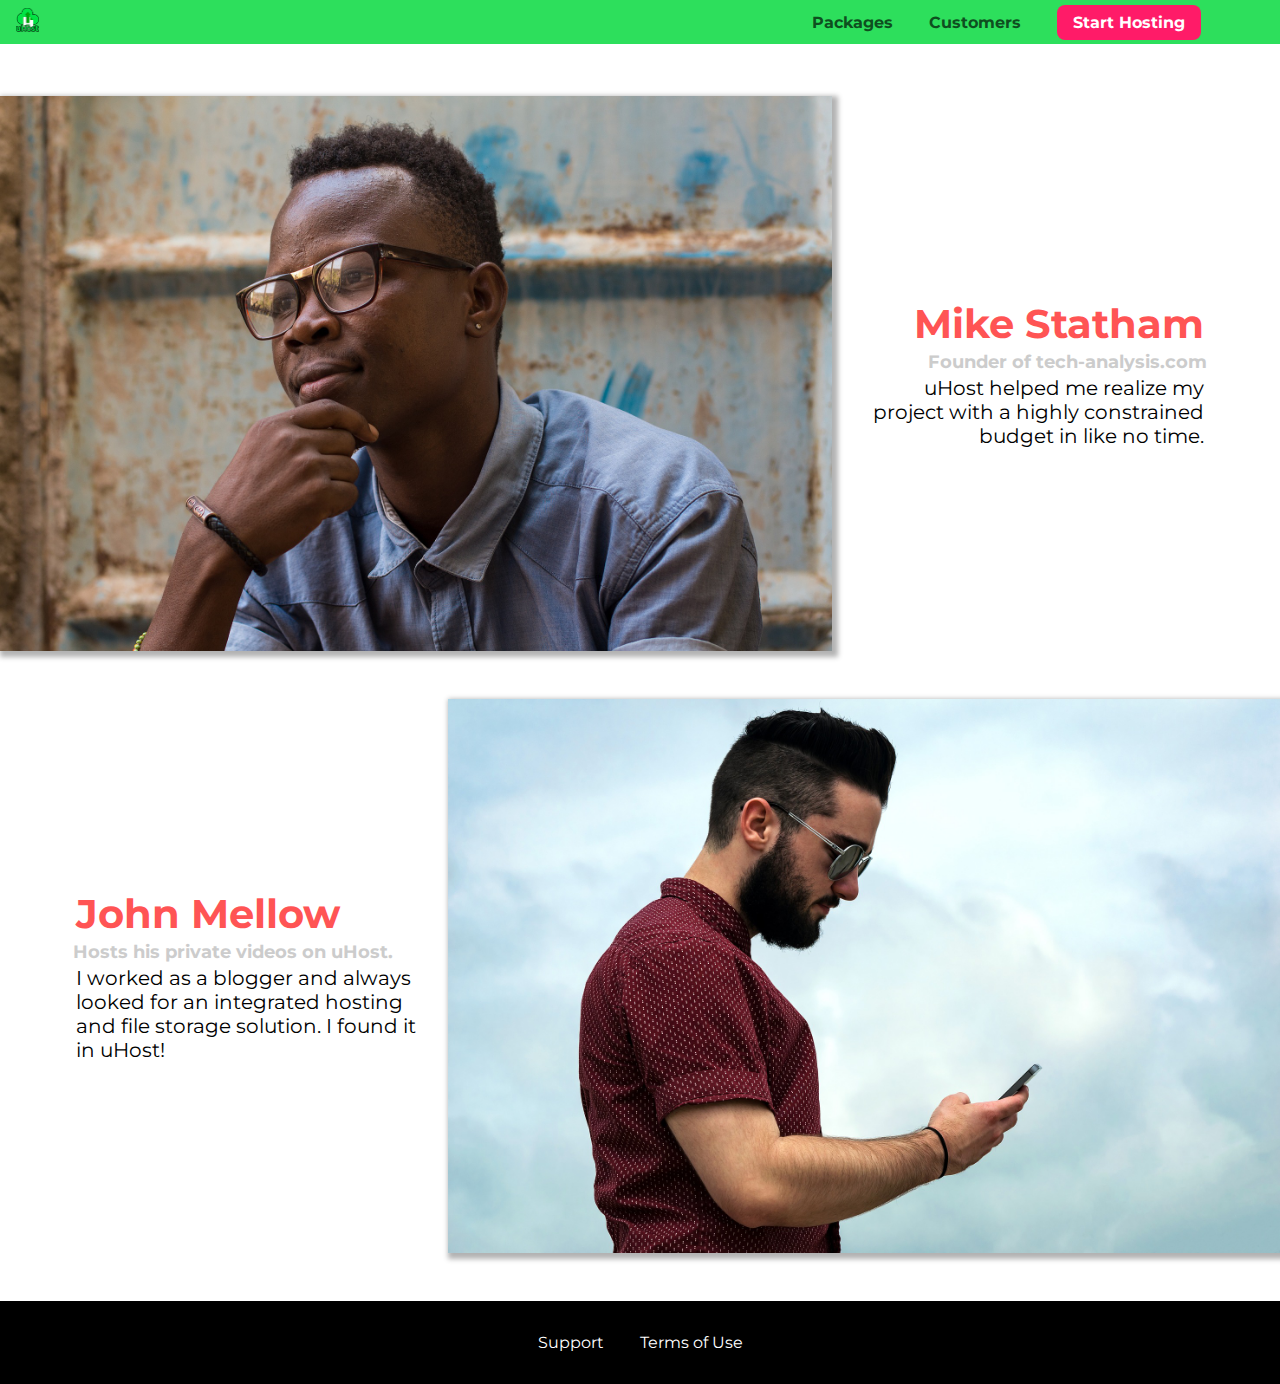
==== customers/index.html @ 5e4ba43e "agrego customers section e imagenes svg" ====
<!DOCTYPE html>
<html lang="en">
<head>
    <meta charset="UTF-8">
    <meta name="viewport" content="width=device-width, initial-scale=1.0">
    <meta http-equiv="X-UA-Compatible" content="ie=edge">
    <title>uHost Customers</title>
    <link rel="shortcut icon" href="../favicon.png">
    <link href="https://fonts.googleapis.com/css?family=Anton|Montserrat:400,700" rel="stylesheet">
    <link rel="stylesheet" href="../shared.css">
    <link rel="stylesheet" href="customers.css">
</head>

<body>
    <header class="main-header">
        <div>
            <a href="../index.html" class="main-header__brand">
                <img src="../images/uhost-icon.png" alt="uHost - Your Favourite hosting company">
            </a>
        </div>
        <nav class="main-nav">
            <ul class="main-nav__items">
                <li class="main-nav__item">
                    <a href="../packages/index.html">Packages</a>
                </li>
                <li class="main-nav__item">
                    <a href="index.html">Customers</a>
                </li>
                <li class="main-nav__item main-nav__item--cta">
                    <a href="../start-hosting/index.html">Start Hosting</a>
                </li>
            </ul>
        </nav>
    </header>
    <main>
        <div>
            <div class="testimonial" id="customer-1">
                <div class="testimonial__image-container">
                    <img src="../images/customer-1.jpg" alt="Mike Statham - Customer" class="testimonial__image">
                </div>
                <div class="testimonial__info">
                    <h1 class="testimonial__name">Mike Statham</h1>
                    <h2 class="testimonial__subtitle">Founder of
                        <a href="tech-analysis.com">tech-analysis.com</a>
                    </h2>
                    <p class="testimonial__text">uHost helped me realize my project with a highly constrained budget in like no time.</p>
                </div>
            </div>
            <div class="testimonial" id="customer-2">

                <div class="testimonial__info">
                    <h1 class="testimonial__name">John Mellow</h1>
                    <h2 class="testimonial__subtitle">Hosts his private videos on uHost.
                    </h2>
                    <p class="testimonial__text">I worked as a blogger and always looked for an integrated hosting and file storage solution. I found
                        it in uHost!
                    </p>
                </div>
                <div class="testimonial__image-container">
                    <img src="../images/customer-2.jpg" alt="John Mellow - Customer" class="testimonial__image">
                </div>
            </div>
        </div>
    </main>
    <footer class="main-footer">
        <nav>
            <ul class="main-footer__links">
                <li class="main-footer__link">
                    <a href="#">Support</a>
                </li>
                <li class="main-footer__link">
                    <a href="#">Terms of Use</a>
                </li>
            </ul>
        </nav>
    </footer>
</body>

</html>
---- shared.css ----
* {
    box-sizing: border-box;
}

body {
    font-family: 'Montserrat', sans-serif;
    margin: 0;
}

.main-header {
    width: 100%;
    position: fixed;
    top: 0;
    left: 0;
    background: #2ddf5c;
    padding: 8px 16px;
    z-index: 1;
}

.main-header > div {
    display: inline-block;
    vertical-align: middle;
}

.main-header__brand {
    color: #0e4f1f;
    text-decoration: none;
    font-weight: bold;
    font-size: 22px;
    height: 24px;
    display: inline-block;
}

.main-header__brand img {
    height: 100%;
}

.main-nav {
    display: inline-block;
    text-align: right;
    width: calc(100% - 74px);
    vertical-align: middle;
}

.main-nav__items {
    margin: 0;
    padding: 0;
    list-style: none;
}

.main-nav__item {
    display: inline-block;
    margin: 0 16px;
}

.main-nav__item a {
    text-decoration: none;
    color: #0e4f1f;
    font-weight: bold;
    padding: 3px 0;
}

.main-nav__item a:hover,
.main-nav__item a:active {
    color: white;
    border-bottom: 5px solid white;
}

.main-nav__item--cta a {
    color: white;
    background: #ff1b68;
    padding: 8px 16px;
    border-radius: 8px;
}

.main-nav__item--cta a:hover,
.main-nav__item--cta a:active {
    color: #ff1b68;
    background: white;
    border: none;
}

.main-footer {
    background: black;
    padding: 32px;
    margin-top: 48px;
}

.main-footer__links {
    list-style: none;
    margin: 0;
    padding: 0;
    text-align: center;
}

.main-footer__link {
    display: inline-block;
    margin: 0 16px;
}

.main-footer__link a {
    color: white;
    text-decoration: none;
}

.main-footer__link a:hover,
.main-footer__link a:active {
    color: #ccc;
}

.button {
    background: #0e4f1f;
    color: white;
    font: inherit;
    border: 1.5px solid #0e4f1f;
    padding: 8px;
    border-radius: 8px;
    font-weight: bold;
    cursor: pointer;
}

.button:hover,
.button:active {
    background: white;
    color: #0e4f1f;
}

.button:focus {
    outline: none;
}
---- customers/customers.css ----
.testimonial {
    font-size: 20px;
    margin: 48px 0;
  }
  
  .testimonial__list {
    width: 80%;
    margin: auto;
  }
  
  .testimonial:first-of-type {
    margin-top: 96px;
  }
  
  .testimonial__image-container {
    width: 65%;
    display: inline-block;
    vertical-align: middle;
    box-shadow: 3px 3px 5px 3px rgba(0,0,0,0.3); 
  }

  .testimonial__image {
    width: 100%;
    vertical-align: top;
  }

  .testimonial__info {
    text-align: right;
    padding: 14px;
    display: inline-block;
    vertical-align: middle;
    width: 30%;
  }
  
  #customer-2.testimonial {
    text-align: right;
  }
  
  #customer-2 .testimonial__info {
    text-align: left;
  }
  
  .testimonial__name {
    margin: 3px;
    color: #ff5454;
  }
  
  .testimonial__subtitle {
    margin: 0;
    font-size: 18px;
    color: #ccc;
  }
  
  .testimonial__subtitle a {
    color: inherit;
    text-decoration: none;
  }
  
  .testimonial__subtitle a:hover,
  .testimonial__subtitle a:active {
    color: #7a7a7a;
  }
  
  .testimonial__text {
    margin: 3px;
  }
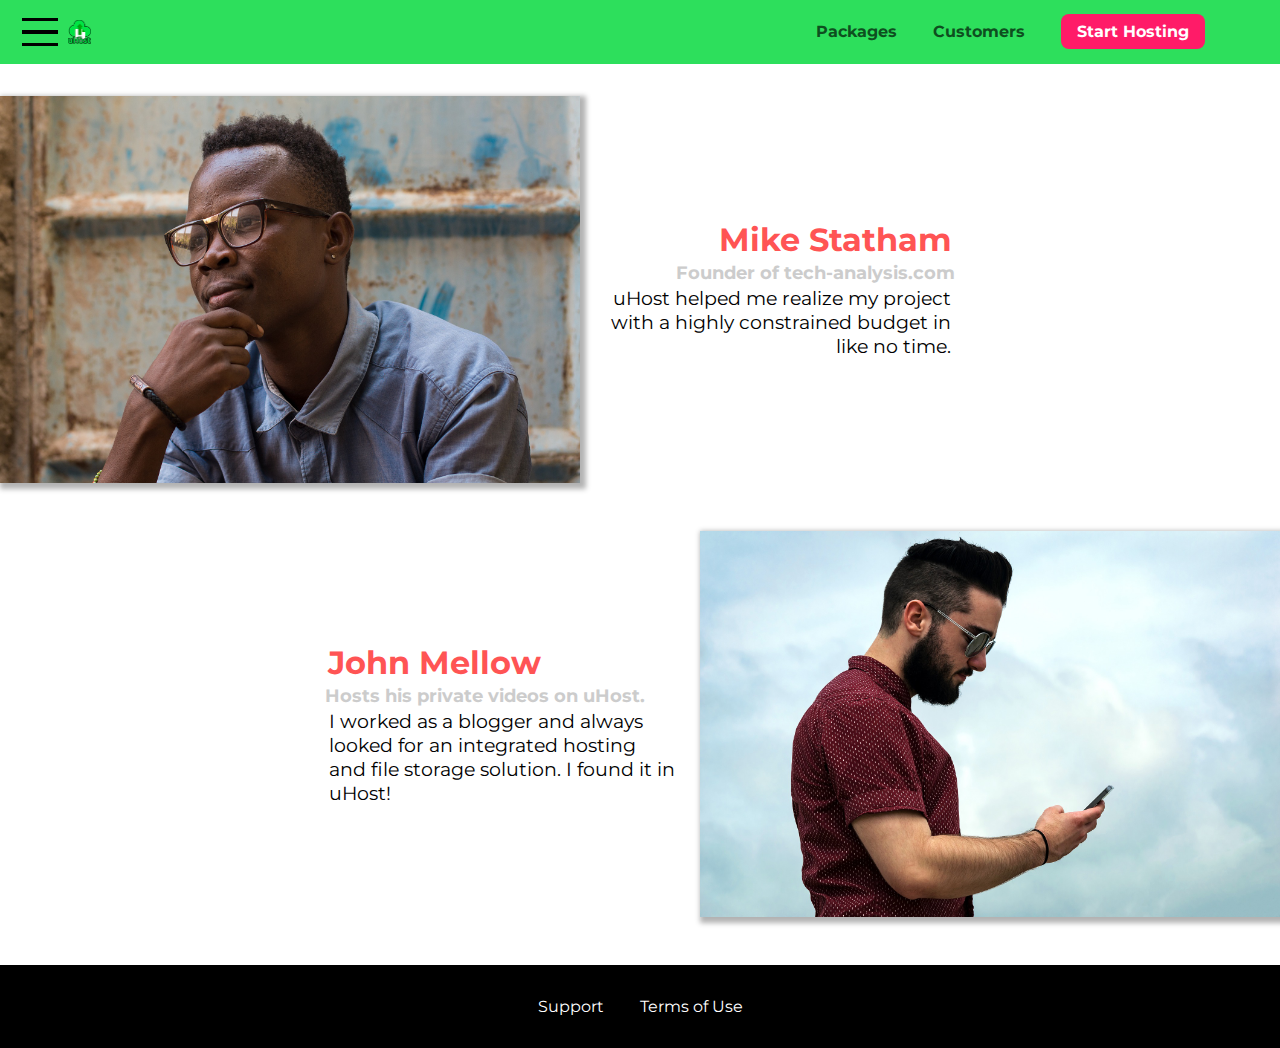
==== commit f104bbfd: "agrego scripts de javascript" ====
--- a/customers/index.html
+++ b/customers/index.html
@@ -12,8 +12,14 @@
 </head>
 
 <body>
+    <div class="backdrop"></div>
     <header class="main-header">
         <div>
+            <button class="toggle-button">
+                    <span class="toggle-button__bar"></span>
+                    <span class="toggle-button__bar"></span>
+                    <span class="toggle-button__bar"></span>
+            </button>
             <a href="../index.html" class="main-header__brand">
                 <img src="../images/uhost-icon.png" alt="uHost - Your Favourite hosting company">
             </a>
@@ -32,6 +38,19 @@
             </ul>
         </nav>
     </header>
+    <nav class="mobile-nav">
+        <ul class="mobile-nav__items">
+            <li class="mobile-nav__item">
+                <a href="../packages/index.html">Packages</a>
+            </li>
+            <li class="mobile-nav__item">
+                <a href="index.html">Customers</a>
+            </li>
+            <li class="mobile-nav__item mobile-nav__item--cta">
+                <a href="../start-hosting/index.html">Start Hosting</a>
+            </li>
+        </ul>
+    </nav>
     <main>
         <div>
             <div class="testimonial" id="customer-1">
@@ -74,6 +93,7 @@
             </ul>
         </nav>
     </footer>
+    <script src="../shared.js"></script>
 </body>
 
 </html>--- a/shared.css
+++ b/shared.css
@@ -5,6 +5,22 @@
 body {
     font-family: 'Montserrat', sans-serif;
     margin: 0;
+    overflow-x: hidden;
+}
+
+body::-webkit-scrollbar {
+    width: 0
+}
+
+.backdrop {
+    position: fixed;
+    display: none;
+    top: 0;
+    left: 0;
+    z-index: 100;
+    width: 100vw;
+    height: 100vh;
+    background: rgba(0,0,0,0.5);
 }
 
 .main-header {
@@ -13,7 +29,7 @@
     top: 0;
     left: 0;
     background: #2ddf5c;
-    padding: 8px 16px;
+    padding: 0.5rem 1rem;
     z-index: 1;
 }
 
@@ -21,24 +37,49 @@
     display: inline-block;
     vertical-align: middle;
 }
+
+.toggle-button {
+    width: 3rem;
+    background: transparent;
+    border: none;
+    cursor: pointer;
+    padding-top: 0;
+    padding-bottom: 0;
+    vertical-align: middle;
+  }
+  
+  .toggle-button:focus {
+    outline: none;
+  }
+  
+  .toggle-button__bar {
+    width: 100%;
+    height: 0.2rem;
+    background: black;
+    display: block;
+    margin: 0.6rem 0;
+  }
 
 .main-header__brand {
     color: #0e4f1f;
     text-decoration: none;
     font-weight: bold;
-    font-size: 22px;
-    height: 24px;
-    display: inline-block;
+    font-size: 1.5rem;
+    height: 1.5rem;
+    /* width: 20px; */
+    display: inline-block;
+    vertical-align: middle;
 }
 
 .main-header__brand img {
     height: 100%;
+    /* width: 100%; */
 }
 
 .main-nav {
     display: inline-block;
     text-align: right;
-    width: calc(100% - 74px);
+    width: calc(100% - 122px);
     vertical-align: middle;
 }
 
@@ -50,14 +91,15 @@
 
 .main-nav__item {
     display: inline-block;
-    margin: 0 16px;
-}
-
-.main-nav__item a {
+    margin: 0 1rem;
+}
+
+.main-nav__item a,
+.mobile-nav__item a {
     text-decoration: none;
     color: #0e4f1f;
     font-weight: bold;
-    padding: 3px 0;
+    padding: 0.2rem 0;
 }
 
 .main-nav__item a:hover,
@@ -66,15 +108,18 @@
     border-bottom: 5px solid white;
 }
 
-.main-nav__item--cta a {
+.main-nav__item--cta a,
+.mobile-nav__item--cta a {
     color: white;
     background: #ff1b68;
-    padding: 8px 16px;
+    padding: 0.5rem 1rem;
     border-radius: 8px;
 }
 
 .main-nav__item--cta a:hover,
-.main-nav__item--cta a:active {
+.main-nav__item--cta a:active,
+.mobile-nav__item--cta a:hover,
+.mobile-nav__item--cta a:active {
     color: #ff1b68;
     background: white;
     border: none;
@@ -82,8 +127,8 @@
 
 .main-footer {
     background: black;
-    padding: 32px;
-    margin-top: 48px;
+    padding: 2rem;
+    margin-top: 3rem;
 }
 
 .main-footer__links {
@@ -95,7 +140,7 @@
 
 .main-footer__link {
     display: inline-block;
-    margin: 0 16px;
+    margin: 0 1rem;
 }
 
 .main-footer__link a {
@@ -108,12 +153,40 @@
     color: #ccc;
 }
 
+.mobile-nav {
+    display: none;
+    position: fixed;
+    z-index: 101;
+    top: 0;
+    left: 0;
+    background: white;
+    width: 80%;
+    height: 100vh;
+  }
+  
+  .mobile-nav__items {
+    width: 90%;
+    height: 100%;
+    list-style: none;
+    margin: 10% auto;
+    padding: 0;
+    text-align: center;
+  }
+  
+  .mobile-nav__item {
+    margin: 1rem 0;
+  }
+  
+  .mobile-nav__item a {
+    font-size: 1.5rem;
+  }
+
 .button {
     background: #0e4f1f;
     color: white;
     font: inherit;
     border: 1.5px solid #0e4f1f;
-    padding: 8px;
+    padding: 0.5rem;
     border-radius: 8px;
     font-weight: bold;
     cursor: pointer;
@@ -128,3 +201,7 @@
 .button:focus {
     outline: none;
 }
+
+.open {
+    display: block !important;
+}--- a/customers/customers.css
+++ b/customers/customers.css
@@ -1,6 +1,6 @@
 .testimonial {
-    font-size: 20px;
-    margin: 48px 0;
+    font-size: 1.2rem;
+    margin: 3rem 0;
   }
   
   .testimonial__list {
@@ -9,11 +9,12 @@
   }
   
   .testimonial:first-of-type {
-    margin-top: 96px;
+    margin-top: 6rem;
   }
   
   .testimonial__image-container {
     width: 65%;
+    max-width: 580px;
     display: inline-block;
     vertical-align: middle;
     box-shadow: 3px 3px 5px 3px rgba(0,0,0,0.3); 
@@ -26,7 +27,7 @@
 
   .testimonial__info {
     text-align: right;
-    padding: 14px;
+    padding: 0.9rem;
     display: inline-block;
     vertical-align: middle;
     width: 30%;
@@ -43,11 +44,12 @@
   .testimonial__name {
     margin: 3px;
     color: #ff5454;
+    font-size: 2rem;
   }
   
   .testimonial__subtitle {
     margin: 0;
-    font-size: 18px;
+    font-size: 1.1rem;
     color: #ccc;
   }
   
@@ -62,7 +64,7 @@
   }
   
   .testimonial__text {
-    margin: 3px;
+    margin: 0.2rem;
   }
   
   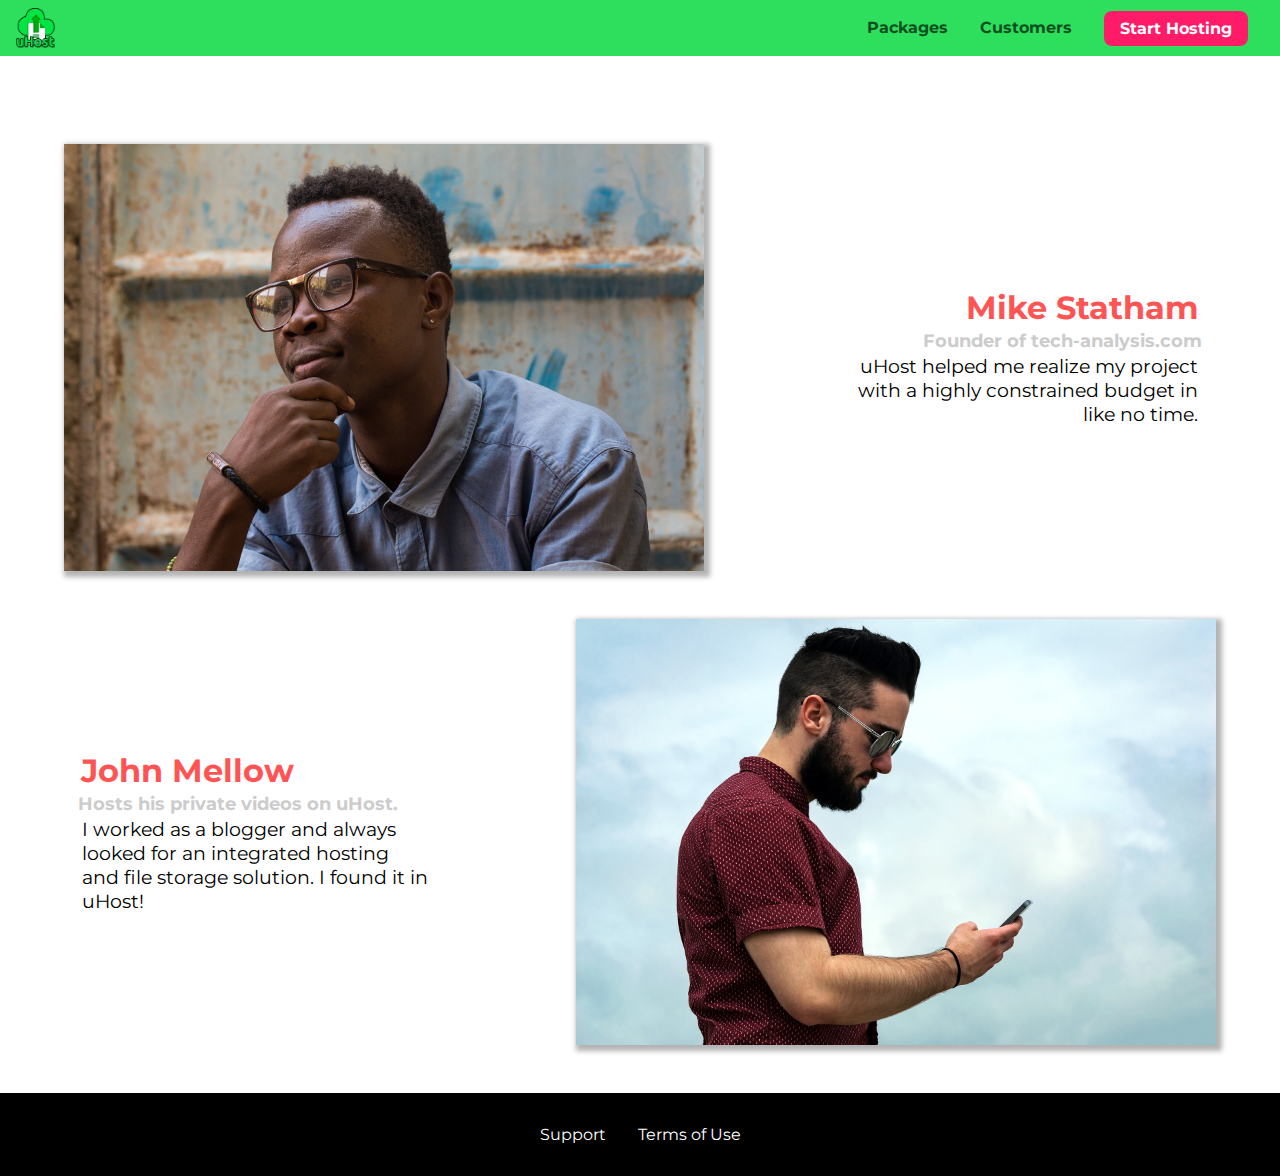
==== commit 1d8cd532: "agrego flexbox" ====
--- a/customers/index.html
+++ b/customers/index.html
@@ -6,7 +6,6 @@
     <meta http-equiv="X-UA-Compatible" content="ie=edge">
     <title>uHost Customers</title>
     <link rel="shortcut icon" href="../favicon.png">
-    <link href="https://fonts.googleapis.com/css?family=Anton|Montserrat:400,700" rel="stylesheet">
     <link rel="stylesheet" href="../shared.css">
     <link rel="stylesheet" href="customers.css">
 </head>
--- a/shared.css
+++ b/shared.css
@@ -1,207 +1,240 @@
+@import url('https://fonts.googleapis.com/css?family=Roboto:100,400,900');
+@import url('https://fonts.googleapis.com/css?family=Anton');
+@import url('https://fonts.googleapis.com/css?family=Montserrat:400,700');
+
 * {
-    box-sizing: border-box;
+  box-sizing: border-box;
 }
 
 body {
-    font-family: 'Montserrat', sans-serif;
-    margin: 0;
-    overflow-x: hidden;
+  font-family: "Montserrat", sans-serif;
+  margin: 0;
 }
 
 body::-webkit-scrollbar {
-    width: 0
+  width: 0;
+}
+
+main {
+  min-height: calc(100vh - 3.5rem - 8rem);
+  margin-top: 3.5rem;
 }
 
 .backdrop {
-    position: fixed;
-    display: none;
-    top: 0;
-    left: 0;
-    z-index: 100;
-    width: 100vw;
-    height: 100vh;
-    background: rgba(0,0,0,0.5);
+  position: fixed;
+  display: none;
+  top: 0;
+  left: 0;
+  z-index: 100;
+  width: 100vw;
+  height: 100vh;
+  background: rgba(0, 0, 0, 0.5);
 }
 
 .main-header {
-    width: 100%;
-    position: fixed;
-    top: 0;
-    left: 0;
-    background: #2ddf5c;
-    padding: 0.5rem 1rem;
-    z-index: 1;
-}
-
-.main-header > div {
-    display: inline-block;
-    vertical-align: middle;
+  width: 100%;
+  position: fixed;
+  top: 0;
+  left: 0;
+  background: #2ddf5c;
+  padding: 0.5rem 1rem;
+  z-index: 60;
+  display: flex;
+  align-items: center;
+  justify-content: space-between;
 }
 
 .toggle-button {
-    width: 3rem;
-    background: transparent;
-    border: none;
-    cursor: pointer;
-    padding-top: 0;
-    padding-bottom: 0;
-    vertical-align: middle;
-  }
-  
-  .toggle-button:focus {
-    outline: none;
-  }
-  
-  .toggle-button__bar {
-    width: 100%;
-    height: 0.2rem;
-    background: black;
-    display: block;
-    margin: 0.6rem 0;
-  }
+  width: 3rem;
+  background: transparent;
+  border: none;
+  cursor: pointer;
+  padding-top: 0;
+  padding-bottom: 0;
+  vertical-align: middle;
+}
+
+.toggle-button:focus {
+  outline: none;
+}
+
+.toggle-button__bar {
+  width: 100%;
+  height: 0.2rem;
+  background: black;
+  display: block;
+  margin: 0.6rem 0;
+}
 
 .main-header__brand {
-    color: #0e4f1f;
-    text-decoration: none;
-    font-weight: bold;
-    font-size: 1.5rem;
-    height: 1.5rem;
-    /* width: 20px; */
-    display: inline-block;
-    vertical-align: middle;
+  color: #0e4f1f;
+  text-decoration: none;
+  font-weight: bold;
+  /* width: 20px; */
 }
 
 .main-header__brand img {
-    height: 100%;
-    /* width: 100%; */
+  height: 2.5rem;
+  /* width: 100%; */
+  vertical-align: middle;
 }
 
 .main-nav {
-    display: inline-block;
-    text-align: right;
-    width: calc(100% - 122px);
-    vertical-align: middle;
+  display: none;
 }
 
 .main-nav__items {
-    margin: 0;
-    padding: 0;
-    list-style: none;
+  margin: 0;
+  padding: 0;
+  list-style: none;
+  display: flex;
 }
 
 .main-nav__item {
-    display: inline-block;
-    margin: 0 1rem;
+  margin: 0 1rem;
 }
 
 .main-nav__item a,
 .mobile-nav__item a {
-    text-decoration: none;
-    color: #0e4f1f;
-    font-weight: bold;
-    padding: 0.2rem 0;
+  text-decoration: none;
+  color: #0e4f1f;
+  font-weight: bold;
+  padding: 0.2rem 0;
 }
 
 .main-nav__item a:hover,
 .main-nav__item a:active {
-    color: white;
-    border-bottom: 5px solid white;
+  color: white;
+  border-bottom: 5px solid white;
 }
 
 .main-nav__item--cta a,
 .mobile-nav__item--cta a {
-    color: white;
-    background: #ff1b68;
-    padding: 0.5rem 1rem;
-    border-radius: 8px;
+  color: white;
+  background: #ff1b68;
+  padding: 0.5rem 1rem;
+  border-radius: 8px;
 }
 
 .main-nav__item--cta a:hover,
 .main-nav__item--cta a:active,
 .mobile-nav__item--cta a:hover,
 .mobile-nav__item--cta a:active {
-    color: #ff1b68;
-    background: white;
-    border: none;
+  color: #ff1b68;
+  background: white;
+  border: none;
+}
+
+@media (min-width: 40rem) {
+  .toggle-button {
+    display: none;
+  }
+
+  .main-nav {
+    display: flex;
+  }
 }
 
 .main-footer {
-    background: black;
-    padding: 2rem;
-    margin-top: 3rem;
+  background: black;
+  padding: 2rem;
+  margin-top: 3rem;
 }
 
 .main-footer__links {
-    list-style: none;
-    margin: 0;
-    padding: 0;
-    text-align: center;
+  list-style: none;
+  margin: 0;
+  padding: 0;
+  display: flex;
+  flex-direction: column;
+  align-items: center;
 }
 
 .main-footer__link {
-    display: inline-block;
-    margin: 0 1rem;
+  margin: 0.5rem 0;
 }
 
 .main-footer__link a {
-    color: white;
-    text-decoration: none;
+  color: white;
+  text-decoration: none;
 }
 
 .main-footer__link a:hover,
 .main-footer__link a:active {
-    color: #ccc;
+  color: #ccc;
 }
 
 .mobile-nav {
-    display: none;
-    position: fixed;
-    z-index: 101;
-    top: 0;
-    left: 0;
-    background: white;
-    width: 80%;
-    height: 100vh;
-  }
-  
-  .mobile-nav__items {
-    width: 90%;
-    height: 100%;
-    list-style: none;
-    margin: 10% auto;
-    padding: 0;
-    text-align: center;
-  }
-  
-  .mobile-nav__item {
-    margin: 1rem 0;
-  }
-  
-  .mobile-nav__item a {
-    font-size: 1.5rem;
-  }
+  display: none;
+  position: fixed;
+  z-index: 101;
+  top: 0;
+  left: 0;
+  background: white;
+  width: 80%;
+  height: 100vh;
+}
+
+.mobile-nav__items {
+  width: 90%;
+  height: 100%;
+  list-style: none;
+  margin: 0 auto;
+  padding: 0;
+  display: flex;
+  flex-direction: column;
+  justify-content: center;
+  align-items: center;
+}
+
+.mobile-nav__item {
+  margin: 1rem 0;
+}
+
+.mobile-nav__item a {
+  font-size: 1.5rem;
+}
 
 .button {
-    background: #0e4f1f;
-    color: white;
-    font: inherit;
-    border: 1.5px solid #0e4f1f;
-    padding: 0.5rem;
-    border-radius: 8px;
-    font-weight: bold;
-    cursor: pointer;
+  background: #0e4f1f;
+  color: white;
+  font: inherit;
+  border: 1.5px solid #0e4f1f;
+  padding: 0.5rem;
+  border-radius: 8px;
+  font-weight: bold;
+  cursor: pointer;
 }
 
 .button:hover,
 .button:active {
-    background: white;
-    color: #0e4f1f;
+  background: white;
+  color: #0e4f1f;
 }
 
 .button:focus {
-    outline: none;
+  outline: none;
+}
+
+.button[disabled] {
+  cursor: not-allowed;
+  border: #a1a1a1;
+  background: #ccc;
+  color: #a1a1a1;
 }
 
 .open {
     display: block !important;
-}+}
+
+@media (min-width: 40rem) {
+  .main-footer__link {
+    margin: 0 1rem;
+  }
+
+  .main-footer__links {
+    flex-direction: row;
+    justify-content: center;
+    align-items: center;
+  }
+}
--- a/customers/customers.css
+++ b/customers/customers.css
@@ -1,22 +1,19 @@
+main {
+  padding-top: 2.5rem; 
+}
+
 .testimonial {
     font-size: 1.2rem;
-    margin: 3rem 0;
   }
   
-  .testimonial__list {
+  /* .testimonial__list {
     width: 80%;
     margin: auto;
-  }
-  
-  .testimonial:first-of-type {
-    margin-top: 6rem;
-  }
-  
+  } */
+    
   .testimonial__image-container {
-    width: 65%;
-    max-width: 580px;
-    display: inline-block;
-    vertical-align: middle;
+    width: 100%;
+    max-width: 40rem;
     box-shadow: 3px 3px 5px 3px rgba(0,0,0,0.3); 
   }
 
@@ -28,9 +25,6 @@
   .testimonial__info {
     text-align: right;
     padding: 0.9rem;
-    display: inline-block;
-    vertical-align: middle;
-    width: 30%;
   }
   
   #customer-2.testimonial {
@@ -67,4 +61,19 @@
     margin: 0.2rem;
   }
   
-  +  @media (min-width: 40rem) {
+    
+    .testimonial {
+      margin: 3rem auto;
+      max-width: 1500px;
+      display: flex;
+      align-items: center;
+      justify-content: space-around;
+    }
+    .testimonial__info {
+      width: 30%;
+    }
+    .testimonial__image-container {
+      width: 66%;
+    }
+  }